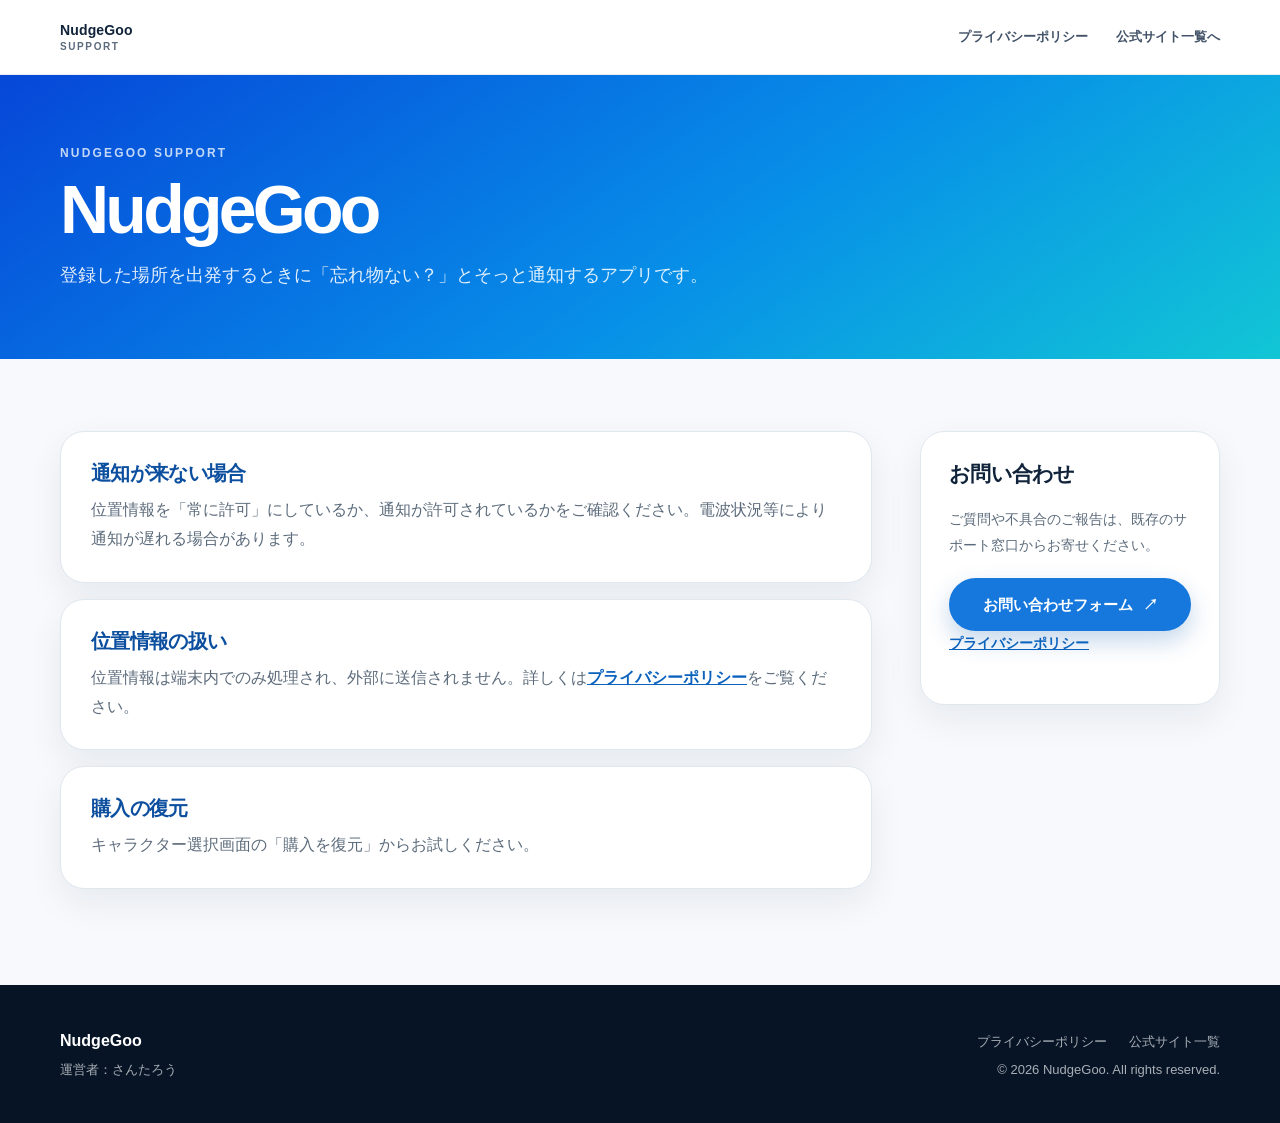
==== nudgegoo/index.html @ 95e58631 "Add NudgeGoo support and privacy pages" ====
<!doctype html>
<html lang="ja">
  <head>
    <meta charset="utf-8" />
    <meta name="viewport" content="width=device-width, initial-scale=1" />
    <meta name="theme-color" content="#087fe7" />
    <meta
      name="description"
      content="登録した場所を出発するときに「忘れ物ない？」とそっと通知するアプリ、NudgeGooのサポートページです。"
    />
    <title>サポート | NudgeGoo</title>
    <link rel="stylesheet" href="../assets/site.css" />
    <link
      rel="canonical"
      href="https://yysanta.github.io/minnanosakusenboard-support/nudgegoo/"
    />
  </head>
  <body>
    <a class="skip-link" href="#main-content">本文へ移動</a>

    <header class="site-header">
      <div class="container header-inner">
        <a class="brand" href="./" aria-label="NudgeGoo サポートトップ">
          <span>
            <span class="brand-name">NudgeGoo</span>
            <span class="brand-subtitle">Support</span>
          </span>
        </a>
        <nav class="header-nav" aria-label="サポートナビゲーション">
          <a class="header-link" href="./privacy/">プライバシーポリシー</a>
          <a class="header-link" href="../">公式サイト一覧へ</a>
        </nav>
      </div>
    </header>

    <main id="main-content">
      <section class="app-support-hero">
        <div class="container">
          <p class="eyebrow">NUDGEGOO SUPPORT</p>
          <h1>NudgeGoo</h1>
          <p>
            登録した場所を出発するときに「忘れ物ない？」とそっと通知するアプリです。
          </p>
        </div>
      </section>

      <section class="app-support-section">
        <div class="container app-support-layout">
          <div class="faq-list">
            <article class="faq-item">
              <h2>通知が来ない場合</h2>
              <p>
                位置情報を「常に許可」にしているか、通知が許可されているかをご確認ください。電波状況等により通知が遅れる場合があります。
              </p>
            </article>

            <article class="faq-item">
              <h2>位置情報の扱い</h2>
              <p>
                位置情報は端末内でのみ処理され、外部に送信されません。詳しくは<a href="./privacy/">プライバシーポリシー</a>をご覧ください。
              </p>
            </article>

            <article class="faq-item">
              <h2>購入の復元</h2>
              <p>
                キャラクター選択画面の「購入を復元」からお試しください。
              </p>
            </article>
          </div>

          <aside class="app-support-aside">
            <h2>お問い合わせ</h2>
            <p>ご質問や不具合のご報告は、既存のサポート窓口からお寄せください。</p>
            <a
              class="button button-primary"
              href="https://docs.google.com/forms/d/e/1FAIpQLSdDb0k4PJAORu3d4o4CxCHpVAx6rfV-jXYe_y5rYr1i6vu2IA/viewform?usp=header"
              target="_blank"
              rel="noopener noreferrer"
            >
              お問い合わせフォーム
              <span aria-hidden="true">↗</span>
            </a>
            <p><a href="./privacy/">プライバシーポリシー</a></p>
          </aside>
        </div>
      </section>
    </main>

    <footer class="site-footer">
      <div class="container footer-inner">
        <div>
          <p class="footer-brand">NudgeGoo</p>
          <p>運営者：さんたろう</p>
        </div>
        <div class="footer-meta">
          <a href="./privacy/">プライバシーポリシー</a>
          <a href="../">公式サイト一覧</a>
          <p lang="en">© 2026 NudgeGoo. All rights reserved.</p>
        </div>
      </div>
    </footer>
  </body>
</html>
---- assets/site.css ----
:root {
  color-scheme: light;
  --ink: #10233a;
  --ink-soft: #5c6b7b;
  --blue: #1678dc;
  --blue-dark: #0a3f78;
  --blue-light: #eaf4ff;
  --green: #1a9b75;
  --green-light: #eaf8f3;
  --paper: #f7f9fc;
  --surface: #ffffff;
  --line: #dfe7ef;
  --shadow: rgba(19, 47, 79, 0.12);
  --content-width: 1160px;
  --radius-large: 36px;
  --radius-medium: 24px;
  font-family:
    -apple-system, BlinkMacSystemFont, "Hiragino Sans", "Yu Gothic UI",
    "Yu Gothic", "Noto Sans JP", sans-serif;
}

* {
  box-sizing: border-box;
}

html {
  scroll-behavior: smooth;
}

body {
  margin: 0;
  overflow-x: hidden;
  color: var(--ink);
  background: var(--surface);
  font-size: 16px;
  line-height: 1.8;
  -webkit-font-smoothing: antialiased;
}

img {
  max-width: 100%;
}

a {
  color: inherit;
}

p,
h1,
h2,
h3 {
  margin-top: 0;
}

p:last-child {
  margin-bottom: 0;
}

.container {
  width: min(calc(100% - 48px), var(--content-width));
  margin-inline: auto;
}

.skip-link {
  position: fixed;
  z-index: 100;
  top: 12px;
  left: 12px;
  padding: 10px 16px;
  border-radius: 10px;
  color: #ffffff;
  background: var(--blue-dark);
  transform: translateY(-160%);
  transition: transform 160ms ease;
}

.skip-link:focus {
  transform: translateY(0);
}

.site-header {
  position: sticky;
  z-index: 20;
  top: 0;
  border-bottom: 1px solid rgba(16, 35, 58, 0.08);
  background: rgba(255, 255, 255, 0.9);
  backdrop-filter: blur(18px);
}

.header-inner {
  display: flex;
  min-height: 74px;
  align-items: center;
  justify-content: space-between;
  gap: 28px;
}

.brand {
  display: inline-flex;
  align-items: center;
  gap: 12px;
  text-decoration: none;
}

.brand-mark {
  display: block;
  width: 44px;
  height: 44px;
  border-radius: 13px;
  box-shadow: 0 7px 18px rgba(16, 35, 58, 0.18);
}

.brand-name,
.brand-subtitle {
  display: block;
}

.brand-name {
  font-size: 14px;
  font-weight: 780;
  line-height: 1.35;
  letter-spacing: 0.01em;
}

.brand-subtitle {
  color: var(--ink-soft);
  font-size: 10px;
  font-weight: 700;
  line-height: 1.35;
  letter-spacing: 0.16em;
  text-transform: uppercase;
}

.header-nav {
  display: flex;
  align-items: center;
  gap: 28px;
}

.header-link {
  color: #425268;
  font-size: 13px;
  font-weight: 700;
  text-decoration: none;
}

.header-link:hover,
.text-link:hover,
.site-footer a:hover {
  color: var(--blue);
}

.eyebrow {
  margin-bottom: 12px;
  color: var(--blue);
  font-size: 12px;
  font-weight: 850;
  letter-spacing: 0.18em;
}

h1 {
  margin-bottom: 28px;
  font-size: clamp(48px, 6vw, 76px);
  line-height: 1.12;
  letter-spacing: -0.055em;
}

h2 {
  margin-bottom: 20px;
  font-size: clamp(32px, 4vw, 52px);
  line-height: 1.3;
  letter-spacing: -0.035em;
}

h3 {
  margin-bottom: 10px;
  font-size: 25px;
  line-height: 1.4;
  letter-spacing: -0.02em;
}

.landing-hero {
  position: relative;
  overflow: hidden;
  min-height: 760px;
  padding: 82px 0 74px;
  background:
    radial-gradient(circle at 82% 20%, rgba(32, 158, 117, 0.16), transparent 24%),
    radial-gradient(circle at 18% 8%, rgba(22, 120, 220, 0.13), transparent 25%),
    linear-gradient(180deg, #ffffff 0%, #f2f8ff 100%);
}

.landing-hero::before {
  position: absolute;
  right: -110px;
  bottom: -260px;
  width: 620px;
  height: 620px;
  border: 1px solid rgba(22, 120, 220, 0.12);
  border-radius: 50%;
  content: "";
}

.landing-hero-grid {
  display: grid;
  grid-template-columns: minmax(0, 1.05fr) minmax(390px, 0.95fr);
  align-items: center;
  gap: 84px;
}

.app-label {
  display: flex;
  align-items: center;
  gap: 18px;
  margin-bottom: 30px;
}

.app-label img {
  width: 92px;
  height: 92px;
  border-radius: 24px;
  box-shadow: 0 18px 38px rgba(13, 61, 111, 0.22);
}

.app-label .eyebrow {
  margin-bottom: 3px;
}

.app-label p:last-child {
  margin: 0;
  color: var(--ink-soft);
  font-size: 14px;
  font-weight: 700;
}

.landing-hero h1 span {
  color: var(--blue);
}

.landing-lead {
  max-width: 600px;
  margin-bottom: 34px;
  color: var(--ink-soft);
  font-size: 19px;
}

.landing-actions {
  display: flex;
  flex-wrap: wrap;
  align-items: center;
  gap: 15px;
}

.app-store-button {
  display: inline-flex;
  min-width: 185px;
  min-height: 60px;
  align-items: center;
  gap: 11px;
  padding: 8px 19px;
  border-radius: 13px;
  color: #ffffff;
  background: #101010;
  line-height: 1;
  text-decoration: none;
  box-shadow: 0 12px 25px rgba(0, 0, 0, 0.18);
}

.app-store-button.is-disabled {
  cursor: default;
  opacity: 0.62;
}

.apple-mark {
  font-size: 29px;
}

.app-store-button small,
.app-store-button strong {
  display: block;
}

.app-store-button small {
  margin-bottom: 4px;
  font-size: 10px;
  letter-spacing: 0.03em;
}

.app-store-button strong {
  font-size: 22px;
  letter-spacing: -0.02em;
}

.launch-note {
  color: var(--ink-soft);
  font-size: 13px;
  font-weight: 700;
}

.hero-showcase {
  position: relative;
  min-height: 610px;
}

.hero-glow {
  position: absolute;
  inset: 80px 20px 40px 25px;
  border-radius: 50%;
  background: linear-gradient(135deg, rgba(22, 120, 220, 0.2), rgba(26, 155, 117, 0.2));
  filter: blur(12px);
}

.hero-screen {
  position: absolute;
  display: block;
  width: min(58%, 300px);
  height: auto;
  object-fit: contain;
  border-radius: 26px;
  box-shadow: 0 32px 70px rgba(13, 47, 80, 0.24);
}

.hero-screen-front {
  z-index: 2;
  top: 0;
  left: 3%;
  transform: rotate(-3deg);
}

.hero-screen-back {
  right: 0;
  bottom: 0;
  transform: rotate(5deg);
}

.section {
  padding: 112px 0;
}

.section-heading {
  max-width: 780px;
  margin-bottom: 52px;
}

.section-heading > p:last-child {
  color: var(--ink-soft);
  font-size: 17px;
}

.section-heading.centered {
  margin-right: auto;
  margin-left: auto;
  text-align: center;
}

.free-feature-note {
  display: inline-flex;
  align-items: center;
  gap: 12px;
  margin-top: 18px;
  padding: 10px 16px;
  border: 1px solid rgba(26, 155, 117, 0.18);
  border-radius: 999px;
  color: #246653 !important;
  background: var(--green-light);
  font-size: 14px !important;
  font-weight: 700;
}

.free-feature-note span {
  color: #ffffff;
  padding: 3px 10px;
  border-radius: 999px;
  background: var(--green);
  font-size: 12px;
  white-space: nowrap;
}

.story-section {
  background: #ffffff;
}

.story-layout {
  display: grid;
  grid-template-columns: minmax(0, 0.85fr) minmax(0, 1.15fr);
  align-items: start;
  gap: 100px;
}

.story-heading {
  position: sticky;
  top: 120px;
}

.story-heading h2 {
  font-size: clamp(35px, 4.2vw, 54px);
}

.story-copy {
  padding-left: 40px;
  border-left: 1px solid var(--line);
}

.story-copy p {
  margin-bottom: 30px;
  color: #405168;
  font-size: 19px;
}

.story-copy strong {
  color: var(--blue-dark);
  background: linear-gradient(transparent 63%, rgba(26, 155, 117, 0.22) 63%);
}

.features-section {
  background: var(--paper);
}

.feature-grid {
  display: grid;
  grid-template-columns: repeat(2, minmax(0, 1fr));
  gap: 28px;
}

.feature-card {
  position: relative;
  overflow: hidden;
  min-height: 690px;
  padding: 42px 42px 0;
  border: 1px solid rgba(16, 35, 58, 0.06);
  border-radius: var(--radius-large);
  background: #ffffff;
  box-shadow: 0 18px 45px rgba(30, 58, 89, 0.07);
}

.feature-card-wide {
  display: grid;
  min-height: 640px;
  grid-column: 1 / -1;
  grid-template-columns: minmax(0, 0.8fr) minmax(460px, 1.2fr);
  align-items: center;
  gap: 32px;
  padding: 54px 60px 0;
}

.feature-copy {
  position: relative;
  z-index: 3;
}

.feature-copy p {
  color: var(--ink-soft);
}

.feature-number {
  display: inline-block;
  color: var(--blue);
  font-size: 13px;
  font-weight: 850;
  letter-spacing: 0.12em;
}

.feature-labels {
  display: flex;
  align-items: center;
  gap: 12px;
  margin-bottom: 20px;
}

.free-pill {
  display: inline-flex;
  padding: 4px 10px;
  border-radius: 999px;
  color: #126147;
  background: #dff6ed;
  font-size: 11px;
  font-weight: 850;
  letter-spacing: 0.08em;
}

.feature-images {
  display: flex;
  height: 470px;
  align-items: flex-start;
  justify-content: center;
  margin-top: 30px;
}

.feature-images img {
  display: block;
  width: min(78%, 245px);
  height: auto;
  flex: 0 0 auto;
  object-fit: contain;
  border-radius: 20px;
  box-shadow: 0 24px 52px rgba(19, 49, 79, 0.18);
}

.feature-images.two-screens {
  gap: 22px;
}

.feature-images.two-screens img {
  width: min(43%, 235px);
}

.feature-images.two-screens img:nth-child(2) {
  margin-top: 50px;
}

.feature-card-wide .feature-images {
  height: 570px;
  margin-top: 0;
}

.premium-feature {
  color: #ffffff;
  background:
    radial-gradient(circle at 84% 20%, rgba(69, 191, 151, 0.24), transparent 27%),
    linear-gradient(145deg, #071a31 0%, #0b3157 100%);
}

.premium-feature .feature-copy p {
  color: rgba(255, 255, 255, 0.7);
}

.premium-pill {
  display: inline-flex;
  margin-bottom: 22px;
  padding: 6px 13px;
  border-radius: 999px;
  color: #062a23;
  background: #6ee0ba;
  font-size: 12px;
  font-weight: 850;
  letter-spacing: 0.08em;
  text-transform: uppercase;
}

.premium-section {
  color: #ffffff;
  background:
    radial-gradient(circle at 12% 10%, rgba(37, 137, 235, 0.34), transparent 30%),
    linear-gradient(145deg, #07162b 0%, #092f54 55%, #0d675a 130%);
}

.premium-layout {
  display: grid;
  grid-template-columns: minmax(0, 1.1fr) minmax(360px, 0.8fr);
  align-items: center;
  gap: 90px;
}

.premium-section .eyebrow {
  color: #6ee0ba;
}

.free-plan-badge {
  display: inline-flex;
  margin-bottom: 24px;
  padding: 8px 15px;
  border-radius: 999px;
  color: #073d32;
  background: #6ee0ba;
  font-size: 14px;
  font-weight: 850;
}

.free-plan-list {
  display: flex;
  flex-wrap: wrap;
  gap: 10px;
  margin: 30px 0 0;
  padding: 0;
  list-style: none;
}

.free-plan-list li {
  padding: 8px 14px;
  border: 1px solid rgba(110, 224, 186, 0.28);
  border-radius: 999px;
  color: rgba(255, 255, 255, 0.86);
  background: rgba(255, 255, 255, 0.07);
  font-size: 13px;
  font-weight: 750;
}

.premium-lead {
  max-width: 600px;
  color: rgba(255, 255, 255, 0.69);
}

.premium-option {
  padding: 34px;
  border: 1px solid rgba(255, 255, 255, 0.18);
  border-radius: 28px;
  background: rgba(4, 21, 39, 0.44);
  box-shadow: 0 22px 55px rgba(0, 0, 0, 0.16);
}

.premium-option-label {
  margin-bottom: 6px;
  color: #6ee0ba;
  font-size: 12px;
  font-weight: 850;
  letter-spacing: 0.08em;
}

.premium-option h3 {
  margin-bottom: 8px;
  font-size: 30px;
}

.premium-option-description {
  color: rgba(255, 255, 255, 0.66);
  font-size: 14px;
}

.premium-list {
  margin: 24px 0 0;
  padding: 0;
  list-style: none;
}

.premium-list li {
  display: flex;
  align-items: center;
  gap: 22px;
  padding: 17px 0;
  border-bottom: 1px solid rgba(255, 255, 255, 0.18);
}

.premium-list li:first-child {
  border-top: 1px solid rgba(255, 255, 255, 0.18);
}

.premium-list span {
  color: #6ee0ba;
  font-size: 12px;
  font-weight: 850;
  letter-spacing: 0.12em;
}

.premium-list strong {
  font-size: 17px;
}

.premium-purchase {
  display: flex;
  align-items: flex-end;
  justify-content: space-between;
  gap: 20px;
  margin-top: 24px;
}

.premium-purchase p {
  margin: 0;
}

.premium-purchase strong,
.premium-purchase span {
  display: block;
}

.premium-purchase strong {
  font-size: 30px;
  line-height: 1.15;
  letter-spacing: -0.03em;
}

.premium-purchase span {
  color: #6ee0ba;
  font-size: 12px;
  font-weight: 800;
}

.premium-purchase small {
  max-width: 155px;
  color: rgba(255, 255, 255, 0.56);
  font-size: 11px;
  line-height: 1.5;
  text-align: right;
}

.audience-section {
  background: var(--green-light);
}

.audience-list {
  display: flex;
  flex-wrap: wrap;
  gap: 14px;
  margin: 0;
  padding: 0;
  list-style: none;
}

.audience-list li {
  padding: 15px 22px;
  border: 1px solid rgba(26, 155, 117, 0.2);
  border-radius: 999px;
  color: #14664f;
  background: rgba(255, 255, 255, 0.82);
  font-weight: 750;
}

.developer-section {
  background: #ffffff;
}

.developer-card {
  display: grid;
  grid-template-columns: 180px minmax(0, 1fr);
  align-items: center;
  gap: 60px;
  padding: 64px 72px;
  border: 1px solid var(--line);
  border-radius: var(--radius-large);
  background:
    radial-gradient(circle at 100% 0%, rgba(22, 120, 220, 0.09), transparent 32%),
    #ffffff;
  box-shadow: 0 24px 60px rgba(19, 49, 79, 0.08);
}

.developer-avatar-link {
  display: block;
  width: 180px;
  height: 180px;
  border-radius: 50%;
  box-shadow: 0 22px 45px rgba(17, 92, 145, 0.22);
  transition:
    transform 160ms ease,
    box-shadow 160ms ease;
}

.developer-avatar-link:hover {
  transform: translateY(-3px);
  box-shadow: 0 27px 52px rgba(17, 92, 145, 0.28);
}

.developer-avatar {
  display: block;
  width: 100%;
  height: 100%;
  border: 4px solid #ffffff;
  border-radius: 50%;
  object-fit: cover;
}

.developer-copy {
  max-width: 700px;
}

.developer-tagline {
  margin-bottom: 18px;
  color: var(--blue-dark);
  font-size: 21px;
  font-weight: 800;
}

.developer-copy > p:not(.eyebrow, .developer-tagline) {
  color: var(--ink-soft);
}

.text-link {
  display: inline-flex;
  align-items: center;
  gap: 8px;
  margin-top: 14px;
  color: var(--blue);
  font-weight: 800;
  text-decoration: none;
}

.support-section {
  background: var(--blue-light);
}

.support-layout {
  display: grid;
  grid-template-columns: minmax(0, 1fr) minmax(350px, 0.7fr);
  align-items: start;
  gap: 72px;
}

.support-layout > div:first-child > p:not(.eyebrow) {
  max-width: 650px;
  margin-bottom: 30px;
  color: var(--ink-soft);
}

.support-note {
  padding: 32px;
  border: 1px solid rgba(22, 120, 220, 0.16);
  border-radius: var(--radius-medium);
  background: rgba(255, 255, 255, 0.82);
}

.support-note h3 {
  font-size: 19px;
}

.support-note ul {
  margin: 12px 0 0;
  padding-left: 1.3em;
  color: var(--ink-soft);
}

.support-note a {
  color: var(--blue-dark);
  font-weight: 750;
}

/* App support pages */
.app-support-hero {
  padding: 68px 0;
  color: #ffffff;
  background: linear-gradient(145deg, #0647d8 0%, #078ee8 56%, #12c6d5 100%);
}

.app-support-hero .eyebrow {
  margin-bottom: 6px;
  color: rgba(255, 255, 255, 0.76);
}

.app-support-hero h1 {
  margin-bottom: 12px;
  font-size: clamp(40px, 6vw, 68px);
}

.app-support-hero p:last-child {
  max-width: 690px;
  color: rgba(255, 255, 255, 0.88);
  font-size: 18px;
}

.app-support-section {
  padding: 72px 0 96px;
  background: var(--paper);
}

.app-support-layout {
  display: grid;
  grid-template-columns: minmax(0, 1fr) 300px;
  align-items: start;
  gap: 48px;
}

.faq-list {
  display: grid;
  gap: 16px;
}

.faq-item,
.app-support-aside {
  border: 1px solid var(--line);
  border-radius: var(--radius-medium);
  background: var(--surface);
  box-shadow: 0 14px 36px rgba(7, 26, 54, 0.07);
}

.faq-item {
  padding: 28px 30px;
}

.faq-item h2 {
  margin-bottom: 10px;
  color: #0c4f9f;
  font-size: 20px;
}

.faq-item p {
  color: var(--ink-soft);
}

.faq-item a,
.app-support-aside a:not(.button) {
  color: #0b62bd;
  font-weight: 700;
}

.app-support-aside {
  position: sticky;
  top: 98px;
  padding: 28px;
}

.app-support-aside h2 {
  font-size: 21px;
}

.app-support-aside p {
  margin-bottom: 20px;
  color: var(--ink-soft);
  font-size: 14px;
}

.app-support-aside .button {
  width: 100%;
}

.button {
  display: inline-flex;
  min-height: 52px;
  align-items: center;
  justify-content: center;
  gap: 10px;
  padding: 12px 22px;
  border: 1px solid transparent;
  border-radius: 999px;
  font-size: 15px;
  font-weight: 780;
  text-align: center;
  text-decoration: none;
  transition:
    transform 160ms ease,
    box-shadow 160ms ease,
    background-color 160ms ease;
}

.button:hover {
  transform: translateY(-2px);
}

.button-primary {
  color: #ffffff;
  background: var(--blue);
  box-shadow: 0 10px 24px rgba(0, 83, 170, 0.24);
}

.button-primary:hover {
  background: #0c62b8;
}

.button-secondary {
  border-color: var(--line);
  color: var(--ink);
  background: #ffffff;
}

.button:focus-visible,
.header-link:focus-visible,
.brand:focus-visible,
.developer-avatar-link:focus-visible,
.text-link:focus-visible,
.site-footer a:focus-visible {
  outline: 3px solid #f0b62c;
  outline-offset: 3px;
}

.site-footer {
  padding: 42px 0;
  color: rgba(255, 255, 255, 0.66);
  background: #061426;
  font-size: 13px;
}

.footer-inner {
  display: flex;
  align-items: flex-end;
  justify-content: space-between;
  gap: 32px;
}

.footer-brand {
  margin-bottom: 2px;
  color: #ffffff;
  font-size: 16px;
  font-weight: 780;
}

.footer-meta {
  text-align: right;
}

.footer-meta a {
  display: inline-block;
  margin: 0 0 5px 18px;
  text-decoration: none;
}

/* Privacy policy */
.privacy-hero {
  padding: 68px 0;
  color: #ffffff;
  background:
    radial-gradient(circle at 82% 18%, rgba(38, 134, 244, 0.42), transparent 30%),
    linear-gradient(145deg, #061326 0%, #09264a 58%, #0c4481 100%);
}

.privacy-hero-inner {
  display: flex;
  align-items: center;
  gap: 28px;
}

.privacy-app-icon {
  width: 88px;
  height: 88px;
  flex: 0 0 auto;
  border: 2px solid rgba(255, 255, 255, 0.5);
  border-radius: 23%;
  box-shadow: 0 18px 38px rgba(0, 0, 0, 0.28);
}

.privacy-hero .eyebrow {
  margin-bottom: 4px;
  color: #65c5ff;
}

.privacy-hero h1 {
  margin-bottom: 8px;
  font-size: clamp(34px, 5vw, 54px);
}

.privacy-app-name {
  margin-bottom: 8px;
  color: rgba(255, 255, 255, 0.82);
  font-size: 17px;
  font-weight: 750;
}

.privacy-updated {
  color: rgba(255, 255, 255, 0.62);
  font-size: 13px;
  line-height: 1.65;
}

.privacy-section {
  padding: 72px 0 96px;
  background: var(--paper);
}

.privacy-layout {
  display: grid;
  grid-template-columns: minmax(0, 1fr) 280px;
  align-items: start;
  gap: 48px;
}

.privacy-article {
  min-width: 0;
  padding: 44px 48px;
  border: 1px solid var(--line);
  border-radius: var(--radius-large);
  background: var(--surface);
  box-shadow: 0 18px 48px rgba(7, 26, 54, 0.08);
}

.privacy-article > p:first-child {
  margin-bottom: 36px;
  font-size: 17px;
}

.privacy-article section {
  padding-top: 32px;
  border-top: 1px solid var(--line);
}

.privacy-article section + section {
  margin-top: 30px;
}

.privacy-article h2 {
  margin-bottom: 18px;
  color: #0c4f9f;
  font-size: 22px;
}

.privacy-article section[lang] h3 {
  margin-top: 30px;
  color: var(--ink);
  font-size: 18px;
}

.privacy-article p,
.privacy-article li {
  color: var(--ink-soft);
}

.privacy-article p {
  margin-bottom: 14px;
}

.privacy-article ul {
  display: grid;
  margin: 20px 0 24px;
  padding-left: 1.4em;
  grid-template-columns: repeat(2, minmax(0, 1fr));
  gap: 7px 28px;
}

.privacy-article section[lang] ul {
  grid-template-columns: 1fr;
}

.privacy-article a {
  color: #0b62bd;
  font-weight: 700;
  overflow-wrap: anywhere;
}

.privacy-aside {
  position: sticky;
  top: 98px;
  padding: 28px;
  border: 1px solid var(--line);
  border-radius: var(--radius-large);
  background: #ffffff;
  box-shadow: 0 14px 36px rgba(7, 26, 54, 0.07);
}

.privacy-aside img {
  width: 72px;
  height: 72px;
  border-radius: 22%;
  box-shadow: 0 9px 22px rgba(7, 26, 54, 0.2);
}

.privacy-aside-title {
  margin: 14px 0 8px;
  font-weight: 800;
}

.privacy-aside p:not(.privacy-aside-title) {
  margin-bottom: 20px;
  color: var(--ink-soft);
  font-size: 14px;
}

.privacy-aside .button {
  width: 100%;
}

@media (max-width: 900px) {
  .landing-hero-grid,
  .story-layout,
  .premium-layout,
  .support-layout {
    grid-template-columns: 1fr;
  }

  .landing-hero-grid {
    gap: 50px;
  }

  .hero-showcase {
    width: min(100%, 590px);
    margin-inline: auto;
  }

  .story-layout {
    gap: 34px;
  }

  .story-heading {
    position: static;
  }

  .story-copy {
    padding-left: 0;
    border-left: 0;
  }

  .feature-card-wide {
    grid-template-columns: 1fr;
  }

  .feature-card-wide .feature-copy {
    max-width: 650px;
  }

  .premium-layout {
    gap: 48px;
  }

  .developer-card {
    grid-template-columns: 140px minmax(0, 1fr);
    gap: 38px;
    padding: 48px;
  }

  .developer-avatar-link {
    width: 140px;
    height: 140px;
  }

  .privacy-layout {
    grid-template-columns: 1fr;
  }

  .privacy-aside {
    position: static;
  }
}

@media (max-width: 650px) {
  .container {
    width: min(calc(100% - 28px), var(--content-width));
  }

  .site-header {
    background: #ffffff;
    backdrop-filter: none;
  }

  .header-inner {
    min-height: 66px;
  }

  .brand-mark {
    width: 38px;
    height: 38px;
    border-radius: 11px;
  }

  .brand-name {
    font-size: 13px;
  }

  .brand-subtitle {
    font-size: 9px;
  }

  .header-nav {
    display: none;
  }

  .header-link {
    font-size: 12px;
  }

  .landing-hero {
    min-height: auto;
    padding: 52px 0 58px;
  }

  .landing-hero-grid {
    gap: 30px;
  }

  .landing-hero-copy {
    min-width: 0;
  }

  .app-label {
    gap: 14px;
    margin-bottom: 24px;
  }

  .app-label img {
    width: 72px;
    height: 72px;
    border-radius: 19px;
  }

  .app-label .eyebrow {
    font-size: 10px;
  }

  .app-label p:last-child {
    font-size: 12px;
  }

  h1 {
    font-size: clamp(38px, 11vw, 48px);
  }

  h2 {
    font-size: 33px;
  }

  .landing-lead {
    font-size: 16px;
  }

  .landing-actions {
    align-items: flex-start;
    flex-direction: column;
  }

  .hero-showcase {
    display: flex;
    min-height: 0;
    height: 410px;
    align-items: flex-start;
    justify-content: center;
    gap: 12px;
    margin-top: 6px;
    overflow: hidden;
  }

  .hero-screen {
    position: relative;
    inset: auto;
    width: min(46%, 175px);
    flex: 0 0 min(46%, 175px);
    border-radius: 18px;
    transform: none;
  }

  .hero-screen-front {
    order: 1;
  }

  .hero-screen-back {
    order: 2;
    margin-top: 34px;
  }

  .section {
    padding: 76px 0;
  }

  .story-copy p {
    margin-bottom: 24px;
    font-size: 17px;
  }

  .section-heading {
    margin-bottom: 34px;
  }

  .section-heading.centered {
    text-align: left;
  }

  .free-feature-note {
    align-items: flex-start;
    flex-direction: column;
    border-radius: 18px;
  }

  .feature-grid {
    grid-template-columns: 1fr;
    gap: 18px;
  }

  .feature-card,
  .feature-card-wide {
    display: block;
    min-height: 600px;
    padding: 30px 24px 0;
    grid-column: auto;
    border-radius: 28px;
  }

  .feature-card h3 {
    font-size: 23px;
  }

  .feature-images,
  .feature-card-wide .feature-images {
    height: 400px;
    margin-top: 28px;
  }

  .feature-images img {
    width: min(75%, 215px);
  }

  .feature-images.two-screens {
    gap: 12px;
  }

  .feature-images.two-screens img {
    width: min(46%, 178px);
    border-radius: 15px;
  }

  .feature-images.two-screens img:nth-child(2) {
    margin-top: 32px;
  }

  .premium-option {
    padding: 28px 22px;
  }

  .premium-purchase {
    align-items: flex-start;
    flex-direction: column;
    gap: 8px;
  }

  .premium-purchase small {
    max-width: none;
    text-align: left;
  }

  .audience-list {
    display: grid;
    grid-template-columns: 1fr;
  }

  .audience-list li {
    border-radius: 18px;
  }

  .developer-card {
    display: block;
    padding: 34px 24px;
    border-radius: 28px;
  }

  .developer-avatar-link {
    width: 92px;
    height: 92px;
    margin-bottom: 28px;
  }

  .support-layout {
    gap: 38px;
  }

  .support-layout .button {
    width: 100%;
  }

  .support-note {
    padding: 26px 22px;
  }

  .footer-inner {
    align-items: flex-start;
    flex-direction: column;
  }

  .footer-meta {
    text-align: left;
  }

  .footer-meta a {
    display: block;
    margin: 0 0 7px;
  }

  .privacy-hero {
    padding: 48px 0;
  }

  .privacy-hero-inner {
    display: block;
  }

  .privacy-app-icon {
    width: 68px;
    height: 68px;
    margin-bottom: 18px;
  }

  .privacy-hero h1 {
    font-size: 31px;
  }

  .privacy-app-name {
    font-size: 14px;
  }

  .privacy-updated {
    font-size: 12px;
  }

  .privacy-section {
    padding: 42px 0 64px;
  }

  .privacy-layout {
    gap: 24px;
  }

  .app-support-layout {
    grid-template-columns: 1fr;
    gap: 24px;
  }

  .app-support-hero {
    padding: 48px 0;
  }

  .app-support-hero h1 {
    font-size: 38px;
  }

  .app-support-section {
    padding: 42px 0 64px;
  }

  .faq-item,
  .app-support-aside {
    padding: 24px 20px;
  }

  .app-support-aside {
    position: static;
  }

  .privacy-article {
    padding: 28px 20px;
    border-radius: 20px;
    overflow-wrap: anywhere;
  }

  .privacy-article > p:first-child {
    margin-bottom: 28px;
    font-size: 16px;
  }

  .privacy-article section {
    padding-top: 26px;
  }

  .privacy-article section + section {
    margin-top: 24px;
  }

  .privacy-article h2 {
    font-size: 19px;
  }

  .privacy-article ul {
    grid-template-columns: 1fr;
    gap: 5px;
  }

  .privacy-aside {
    padding: 24px 20px;
  }
}

@media (prefers-reduced-motion: reduce) {
  html {
    scroll-behavior: auto;
  }

  .button,
  .skip-link {
    transition: none;
  }
}
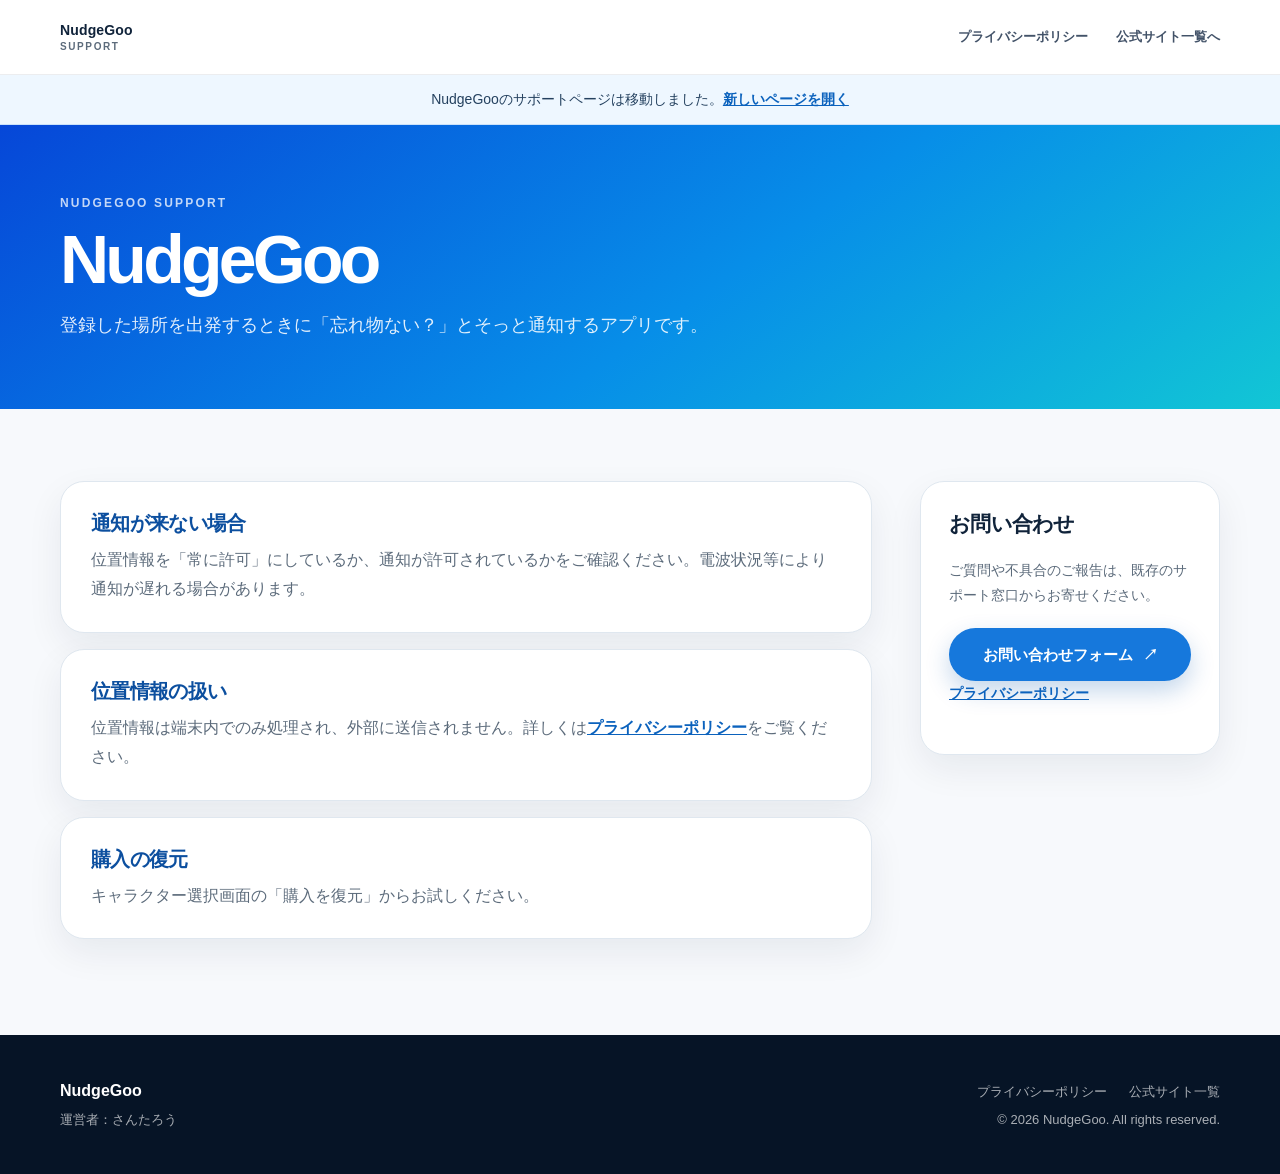
==== commit 01948fa4: "Link legacy support pages to new site" ====
--- a/nudgegoo/index.html
+++ b/nudgegoo/index.html
@@ -32,6 +32,12 @@
         </nav>
       </div>
     </header>
+
+    <div class="migration-notice">
+      <div class="container">
+        NudgeGooのサポートページは移動しました。<a href="https://yysanta.github.io/support/nudgegoo/">新しいページを開く</a>
+      </div>
+    </div>
 
     <main id="main-content">
       <section class="app-support-hero">
--- a/assets/site.css
+++ b/assets/site.css
@@ -150,6 +150,20 @@
   color: var(--blue);
 }
 
+.migration-notice {
+  padding: 12px 0;
+  border-bottom: 1px solid rgba(22, 120, 220, 0.16);
+  color: #24415f;
+  background: #eef7ff;
+  font-size: 14px;
+  text-align: center;
+}
+
+.migration-notice a {
+  color: #0b62bd;
+  font-weight: 800;
+}
+
 .eyebrow {
   margin-bottom: 12px;
   color: var(--blue);
